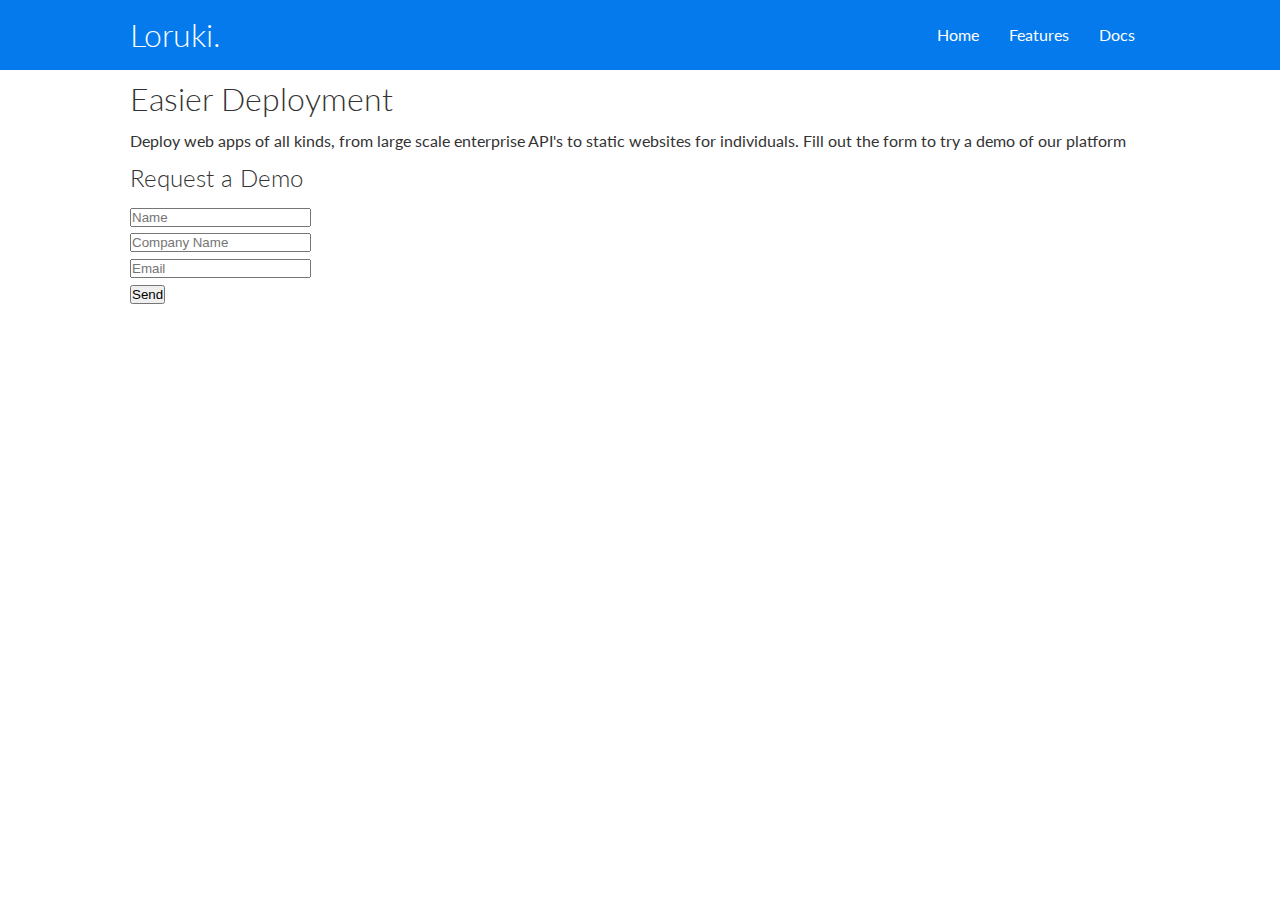
==== index.html @ df4edd18 "adding submit button" ====
<!DOCTYPE html>
<html lang="en">
<head>
    <meta charset="UTF-8">
    <meta name="viewport" content="width=device-width, initial-scale=1.0">
    <link rel="stylesheet" href="https://cdnjs.cloudflare.com/ajax/libs/font-awesome/5.15.1/css/all.min.css" integrity="sha512-+4zCK9k+qNFUR5X+cKL9EIR+ZOhtIloNl9GIKS57V1MyNsYpYcUrUeQc9vNfzsWfV28IaLL3i96P9sdNyeRssA==" crossorigin="anonymous" />
    <link rel="stylesheet" href="css/style.css">
    <title>Loruki | Cloud Hosting For Everyone</title>
</head>
<body>
    <div class="navbar">
        <div class="container flex">
            <h1 class="logo">Loruki.</h1>
            <nav>
                <ul>
                    <li><a href="index.html">Home</a></li>
                    <li><a href="features.html">Features</a></li>
                    <li><a href="docs.html">Docs</a></li>
                </ul>
            </nav>
        </div>
    </div>
    <section class="showcase">
        <div class="container grid">
            <div class="showcase-text">
                <h1>Easier Deployment</h1>
                <p>Deploy web apps of all kinds, from large scale enterprise API's to static websites for individuals. Fill out the form to try a demo of our platform</p>
                <a href="features.html" class="btn btn-outline"></a>
            </div>

            <div class="showcase-form card">
                <h2>Request a Demo</h2>
                <form action="">
                    <div class="form-control">
                        <input type="text" name="name" placeholder="Name" required>
                    </div>
                    <div class="form-control">
                        <input type="text" name="company" placeholder="Company Name" required>
                    </div>
                    <div class="form-control">
                        <input type="text" name="email" placeholder="Email" required>
                    </div>
                    <input type="submit" value="Send" class="btn btn-primary">
                </form>
            </div>
        </div>
    </section>
</body>
</html>
---- css/style.css ----
@import url('https://fonts.googleapis.com/css2?family=Lato:wght@300&display=swap');

*{
    box-sizing: border-box;
    padding: 0;
    margin: 0;
}

body {
    font-family: 'lato', sans-serif;
    color: #333;
    line-height: 1.6;
}

ul {
    list-style-type: none;
}

a {
    text-decoration: none;
    color: #333;
}

h1,h2 {
    font-weight: 300;
    line-height: 1.2;
    margin: 10px 0;
}

p {
    margin: 10px 0;
}

img {
    width: 100%;
}

.navbar{
    background-color: #047aed;
    color: #fff;
    height: 70px;
}
.navbar ul {
    display: flex;
}

.navbar a {
    color: #fff;
    padding: 10px;
    margin: 0 5px;
}
.navbar a:hover {
    border-bottom: 2px #fff solid;
}
.navbar .flex{
    justify-content: space-between;
}

.container {
    max-width: 1100px;
    margin: 0 auto;
    overflow: auto;
    padding: 0 40px;
}  

.flex{
    display: flex;
    justify-content: center;
    align-items: center;
    height: 100%;
}
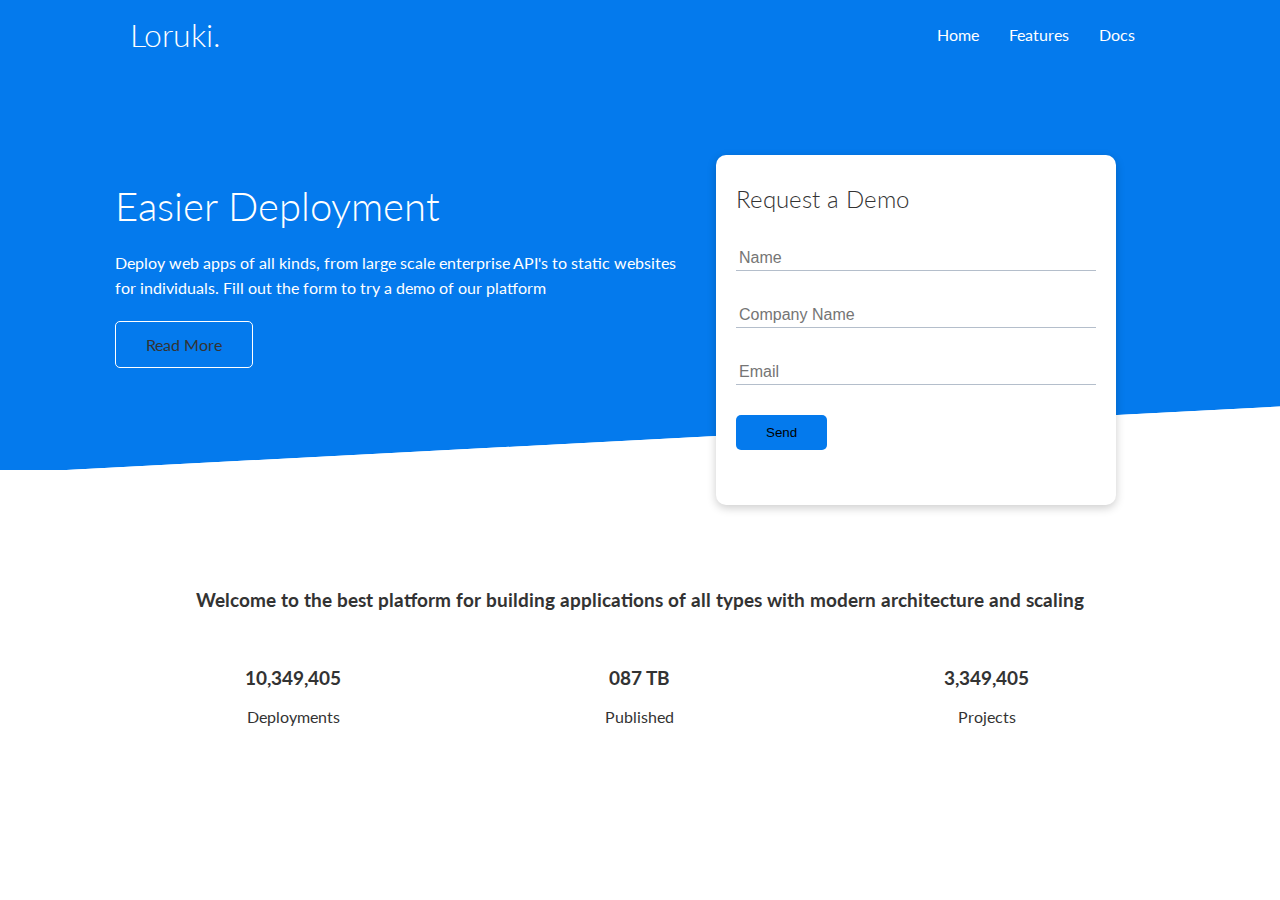
==== commit 11d56817: "icon" ====
--- a/index.html
+++ b/index.html
@@ -25,7 +25,7 @@
             <div class="showcase-text">
                 <h1>Easier Deployment</h1>
                 <p>Deploy web apps of all kinds, from large scale enterprise API's to static websites for individuals. Fill out the form to try a demo of our platform</p>
-                <a href="features.html" class="btn btn-outline"></a>
+                <a href="features.html" class="btn btn-outline">Read More</a>
             </div>
 
             <div class="showcase-form card">
@@ -45,5 +45,29 @@
             </div>
         </div>
     </section>
+    <section class="stats">
+        <div class="container">
+            <h3 class="stats-heading text-center my-1">
+                Welcome to the best platform for building applications of all types with modern architecture and scaling
+            </h3>
+            <div class="grid grid-3 text-center my-4">
+               <div>
+                  <i class="fas fa-server fa-3x"></i>
+                  <h3>10,349,405</h3>
+                  <p class="text-secondary">Deployments</p>
+               </div>
+               <div>
+                <i class="fas fa-upload fa-3x"></i>
+                <h3>087 TB</h3>
+                <p class="text-secondary">Published</p> 
+               </div>
+               <div>
+                <i class="fas fa-project-diagram fa-3x"></i>
+                <h3>3,349,405</h3>
+                <p class="text-secondary">Projects</p>
+               </div> 
+            </div>
+        </div>
+    </section>
 </body>
 </html>--- a/css/style.css
+++ b/css/style.css
@@ -1,4 +1,8 @@
 @import url('https://fonts.googleapis.com/css2?family=Lato:wght@300&display=swap');
+
+:root {
+    --primary-color: #047aed;
+}
 
 *{
     box-sizing: border-box;
@@ -36,7 +40,7 @@
 }
 
 .navbar{
-    background-color: #047aed;
+    background-color: var(--primary-color);
     color: #fff;
     height: 70px;
 }
@@ -56,6 +60,100 @@
     justify-content: space-between;
 }
 
+.showcase {
+    height: 400px;
+    background-color: var(--primary-color);
+    color: #fff;
+    position: relative;
+}
+.showcase h1 {
+    font-size: 40px;
+}
+.showcase p {
+    margin: 20px 0;
+}
+.showcase .grid {
+    overflow: visible;
+    grid-template-columns: 55% 45%;
+    gap: 30px;
+}
+.showcase-form {
+    position: relative;
+    top: 60px;
+    height: 350px;
+    width: 400px;
+    padding: 40px;
+    z-index: 100;
+}
+.showcase-form .form-control {
+    margin: 30px 0;
+
+}
+
+.showcase-form input:focus {
+    outline: none;
+}
+
+
+.showcase-form input[type='text'],
+.showcase-form input[type='email'] {
+  border: 0;
+  border-bottom: 1px solid #b4becb;
+  width: 100%;
+  padding: 3px;
+  font-size: 16px;
+}
+.showcase-form input:focus {
+    outline: none;
+}
+.showcase::before,
+.showcase::after {
+    content: '';
+    position: absolute;
+    height: 100px;
+    bottom: -70px;
+    right: 0;
+    left: 0;
+    background: #fff;
+    transform: skewY(-3deg);
+    -webkit-transform: skewY(-3deg);
+    -moz-transform: skewY(-3deg);
+    -ms-transform: skewY(-3deg);
+}
+/* Static*/
+.stats {
+    padding-top: 100px;
+}
+.card{
+    background-color: #fff;
+    color: #333;
+    border-radius: 10px;
+    box-shadow: 0 3px 10px rgba(0, 0, 0,0.2);
+    padding: 20px;
+    margin: 10px;
+}
+.btn {
+    display: inline-block;
+    padding: 10px 30px;
+    cursor: pointer;
+    background: var(--primary-color);
+    columns: #fff;
+    border: none;
+    border-radius: 5px;
+}
+
+.btn-outline{
+    background-color: transparent;
+    border: 1px #fff solid;
+}
+.btn:hover {
+    transform: scale(0.9);
+}
+
+.text-center {
+    text-align: center;
+}
+
 .container {
     max-width: 1100px;
     margin: 0 auto;
@@ -68,4 +166,34 @@
     justify-content: center;
     align-items: center;
     height: 100%;
+}
+
+.grid {
+    display: grid;
+    grid-template-columns: repeat(2, 1fr);
+    gap: 20px;
+    justify-content: center;
+    align-items: center;
+    height: 100%;
+}
+
+.grid-3 {
+    grid-template-columns: repeat(3, 1fr);
+}
+
+/*Margin*/
+.my-1 {
+    margin: 1rem 0;
+}
+.my-2 {
+    margin: 1.5rem 0;
+}
+.my-3 {
+    margin: 2rem 0;
+}
+.my-4 {
+    margin: 3rem 0;
+}
+.my-5 {
+    margin: 4rem 0;
 }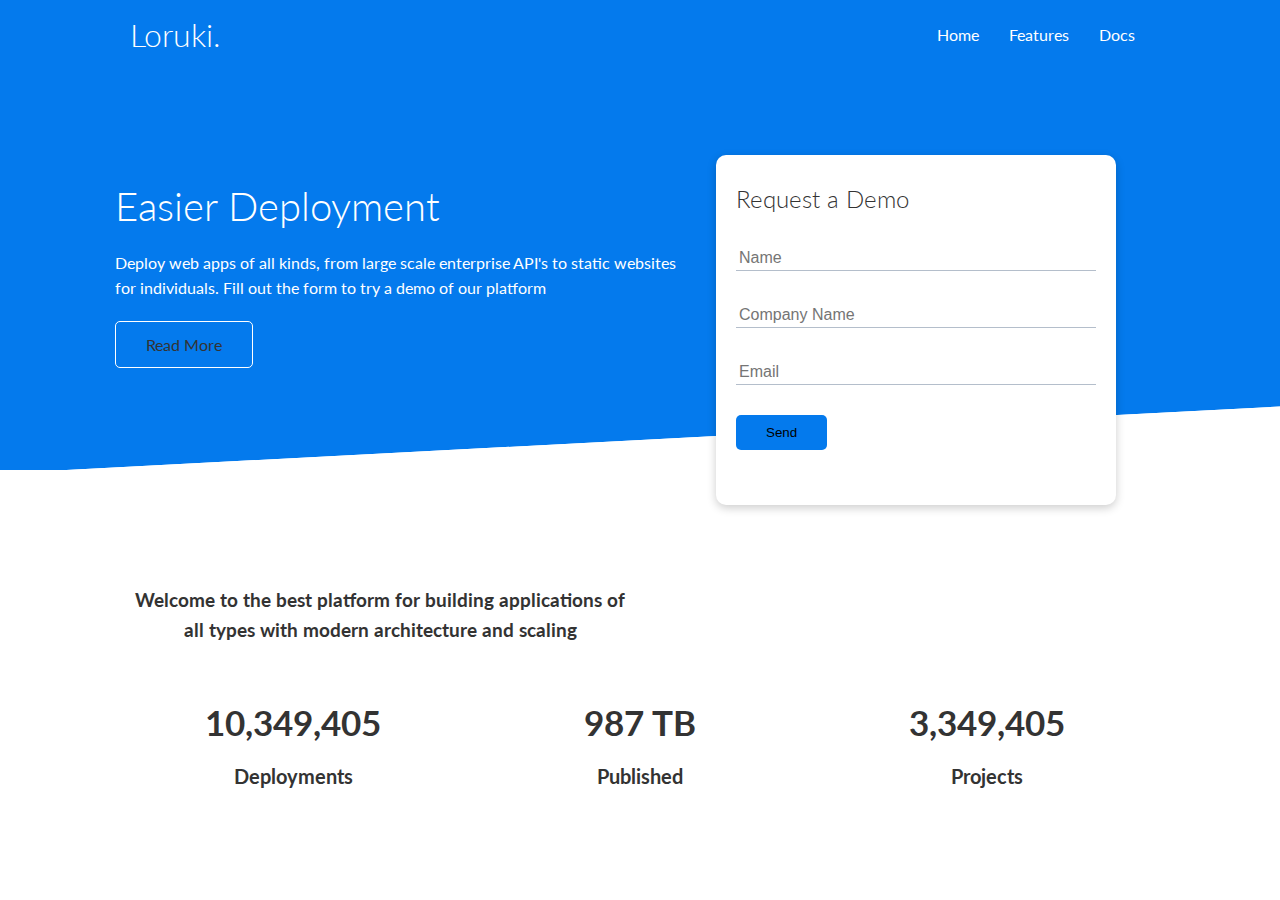
==== commit aca1e2ca: "padding & margin" ====
--- a/index.html
+++ b/index.html
@@ -58,7 +58,7 @@
                </div>
                <div>
                 <i class="fas fa-upload fa-3x"></i>
-                <h3>087 TB</h3>
+                <h3>987 TB</h3>
                 <p class="text-secondary">Published</p> 
                </div>
                <div>
--- a/css/style.css
+++ b/css/style.css
@@ -124,6 +124,18 @@
 .stats {
     padding-top: 100px;
 }
+.stats-heading {
+    max-width: 500px;
+    margin: auto;
+}
+.stats .grid h3{
+    font-size: 35px;
+}
+.stats .grid p{
+    font-size: 20px;
+    font-weight: bold;
+
+}
 .card{
     background-color: #fff;
     color: #333;
@@ -196,4 +208,56 @@
 }
 .my-5 {
     margin: 4rem 0;
+}
+
+
+.m-1 {
+    margin: 1rem ;
+}
+.m-2 {
+    margin: 1.5rem;
+}
+.m-3 {
+    margin: 2rem;
+}
+.m-4 {
+    margin: 3rem;
+}
+.m-5 {
+    margin: 4rem;
+}
+
+/*padding*/
+
+.py-1 {
+    padding: 1rem 0;
+}
+.py-2 {
+    padding: 1.5rem 0;
+}
+.py-3 {
+    padding: 2rem 0;
+}
+.py-4 {
+    padding: 3rem 0;
+}
+.py-5 {
+    padding: 4rem 0;
+}
+
+
+.p-1 {
+    padding: 1rem ;
+}
+.p-2 {
+    padding: 1.5rem;
+}
+.p-3 {
+    padding: 2rem;
+}
+.p-4 {
+    padding: 3rem;
+}
+.p-5 {
+    padding: 4rem;
 }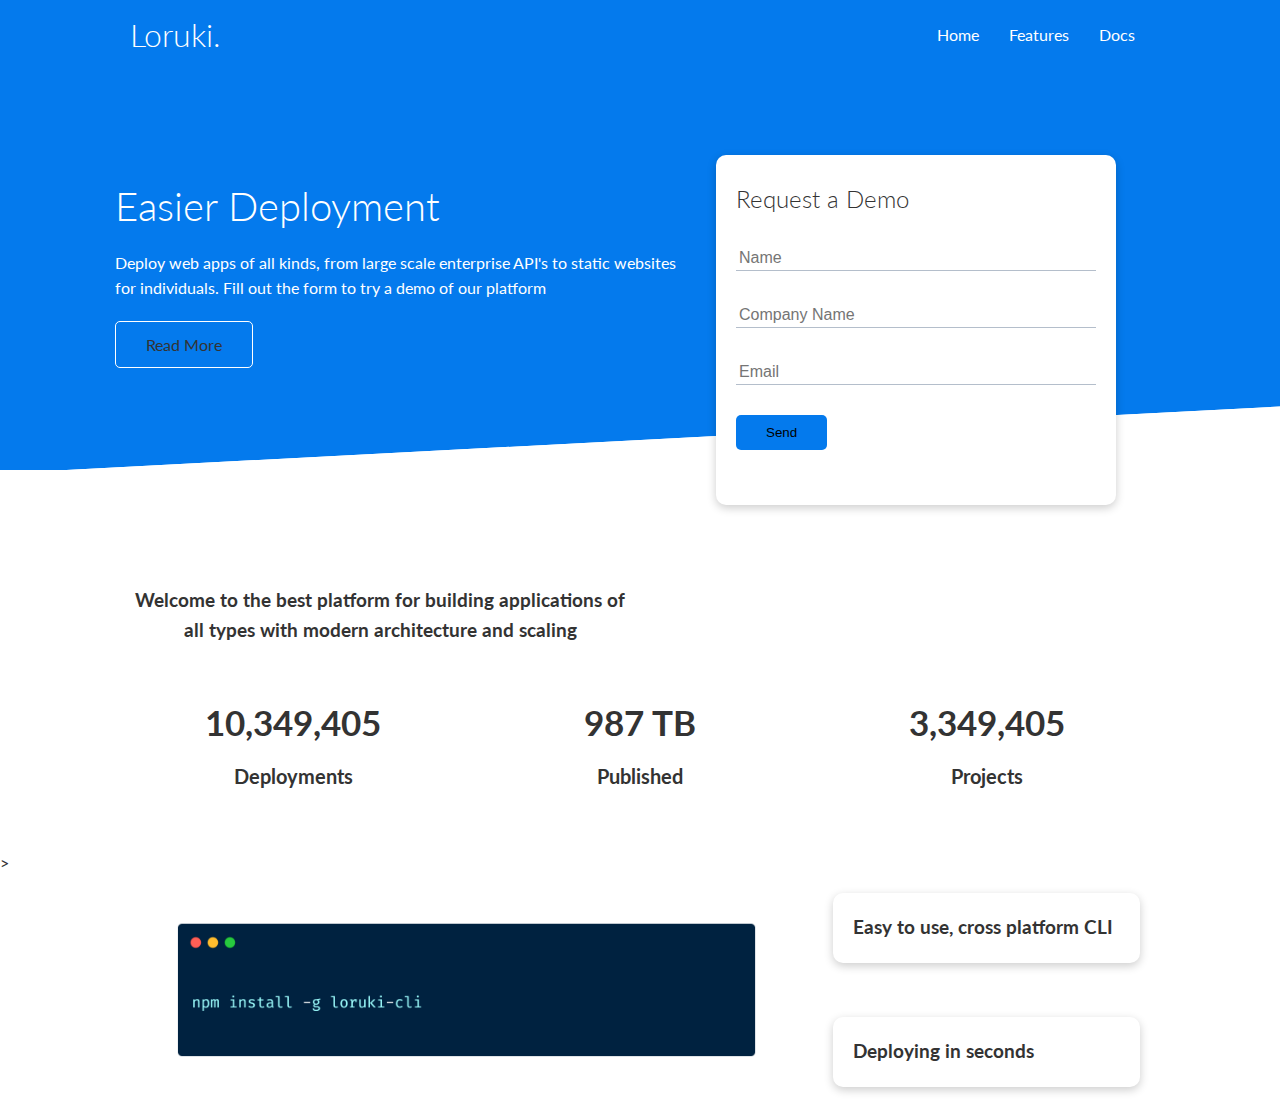
==== commit 45e6005b: "cli section" ====
--- a/index.html
+++ b/index.html
@@ -69,5 +69,19 @@
             </div>
         </div>
     </section>
+
+
+    <!--Cli-->>
+    <section class="cli">
+        <div class="container grid">
+            <img src="images/cli.png" alt="">
+            <div class="card">
+                <h3>Easy to use, cross platform CLI</h3>
+            </div>
+            <div class="card">
+                <h3>Deploying in seconds</h3>
+            </div>
+        </div>
+    </section>
 </body>
 </html>--- a/css/style.css
+++ b/css/style.css
@@ -260,4 +260,15 @@
 }
 .p-5 {
     padding: 4rem;
+}
+
+/*Cli*/
+.cli .grid{
+    grid-template-columns: repeat(3, 1fr);  
+    grid-template-rows: repeat(2, 1fr);
+}
+
+.cli .grid > *:first-child {
+    grid-column: 1 / span 2;
+    grid-row: 1 / span 2;
 }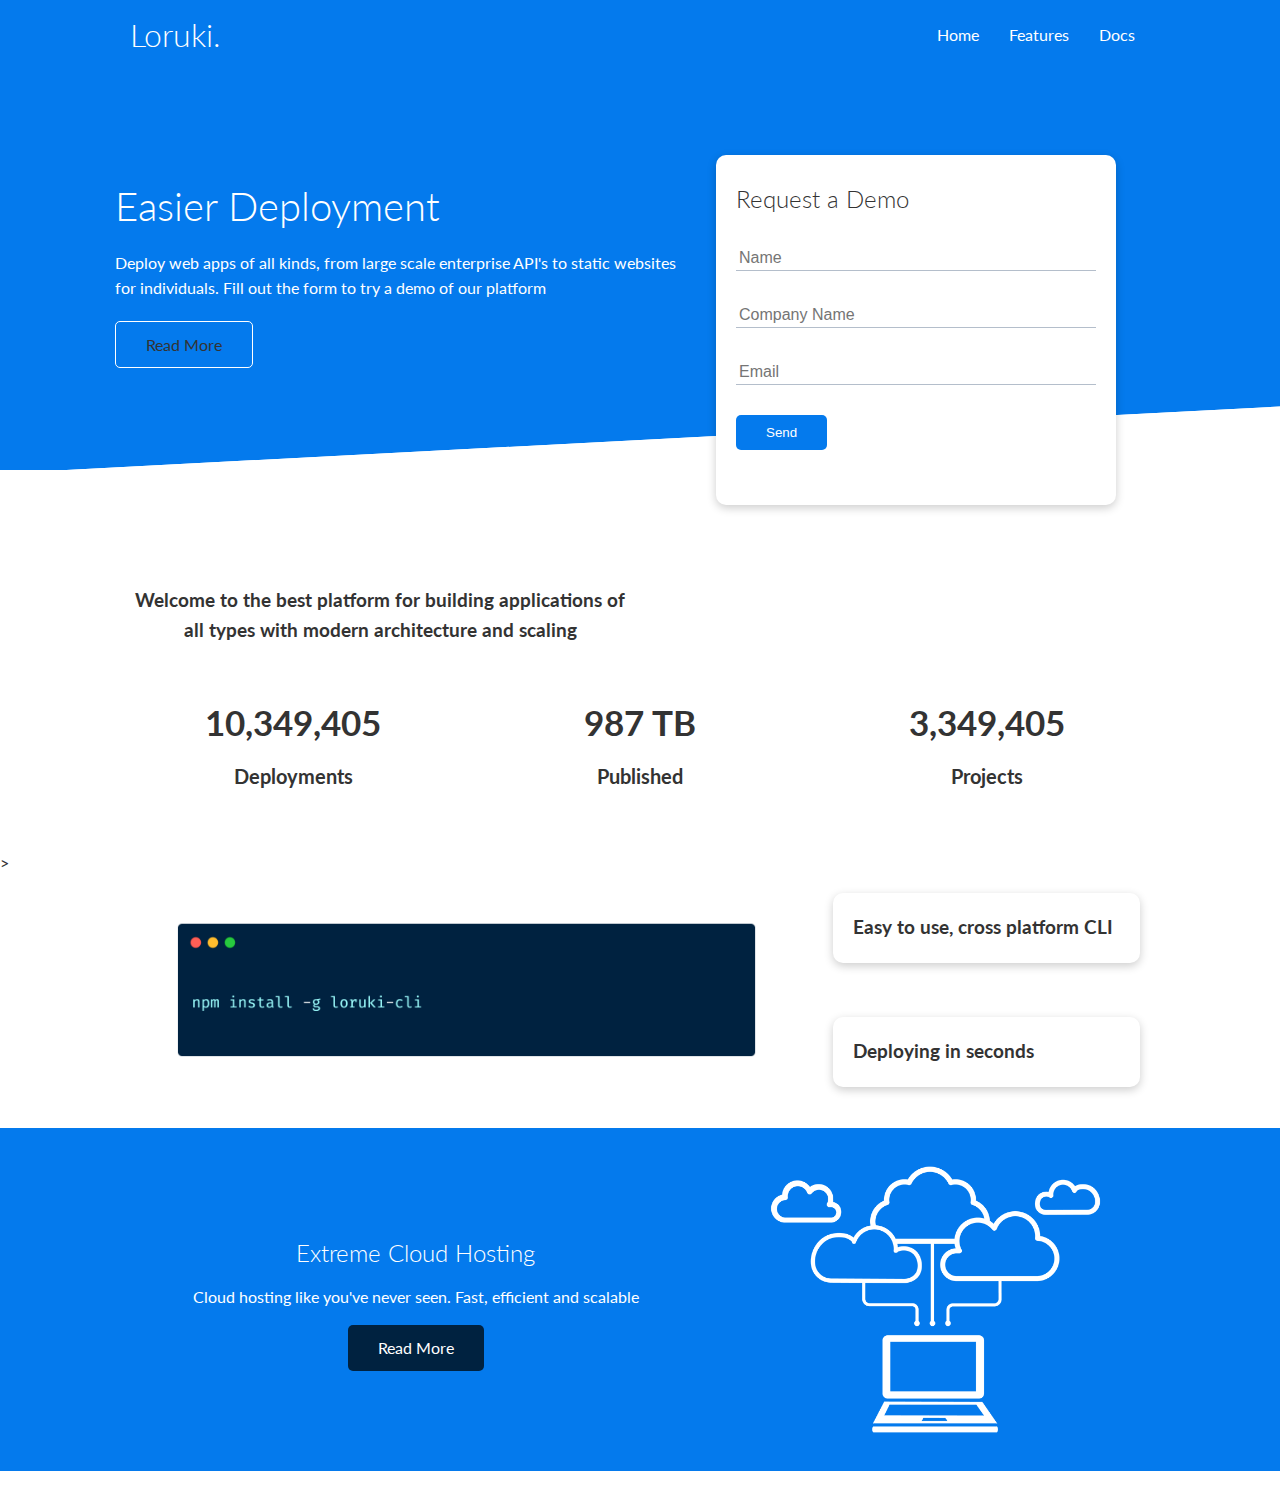
==== commit cfb01916: "background & colored buttons" ====
--- a/index.html
+++ b/index.html
@@ -83,5 +83,17 @@
             </div>
         </div>
     </section>
+
+    <!--Cloud-->
+    <section class="cloud bg-primary my-2 py-2">
+        <div class="container grid">
+           <div class="text-center">
+              <h2 class="lg">Extreme Cloud Hosting</h2> 
+              <p class="lead my-1">Cloud hosting like you've never seen. Fast, efficient and scalable</p>
+              <a href="features.html" class="btn btn-dark">Read More</a>
+           </div> 
+           <img src="images/cloud.png" alt="">
+        </div>
+    </section>
 </body>
 </html>--- a/css/style.css
+++ b/css/style.css
@@ -2,6 +2,9 @@
 
 :root {
     --primary-color: #047aed;
+    --secondary-color: #1c3fa8;
+    --dark-color: #002240;
+    --light-color: #f4f4f4;
 }
 
 *{
@@ -162,6 +165,32 @@
     transform: scale(0.9);
 }
 
+/* Backgrounds & colored buttons */
+.bg-primary,
+.btn-primary {
+  background-color: var(--primary-color);
+  color: #fff;
+}
+
+.bg-secondary,
+.btn-secondary {
+  background-color: var(--secondary-color);
+  color: #fff;
+}
+
+.bg-dark,
+.btn-dark {
+  background-color: var(--dark-color);
+  color: #fff;
+}
+
+.bg-light,
+.btn-light {
+  background-color: var(--light-color);
+  color: #333;
+}
+
+
 .text-center {
     text-align: center;
 }
@@ -271,4 +300,10 @@
 .cli .grid > *:first-child {
     grid-column: 1 / span 2;
     grid-row: 1 / span 2;
+}
+
+/* Cloud */
+.cloud .grid {
+    grid-template-columns: 4fr 3fr;
+
 }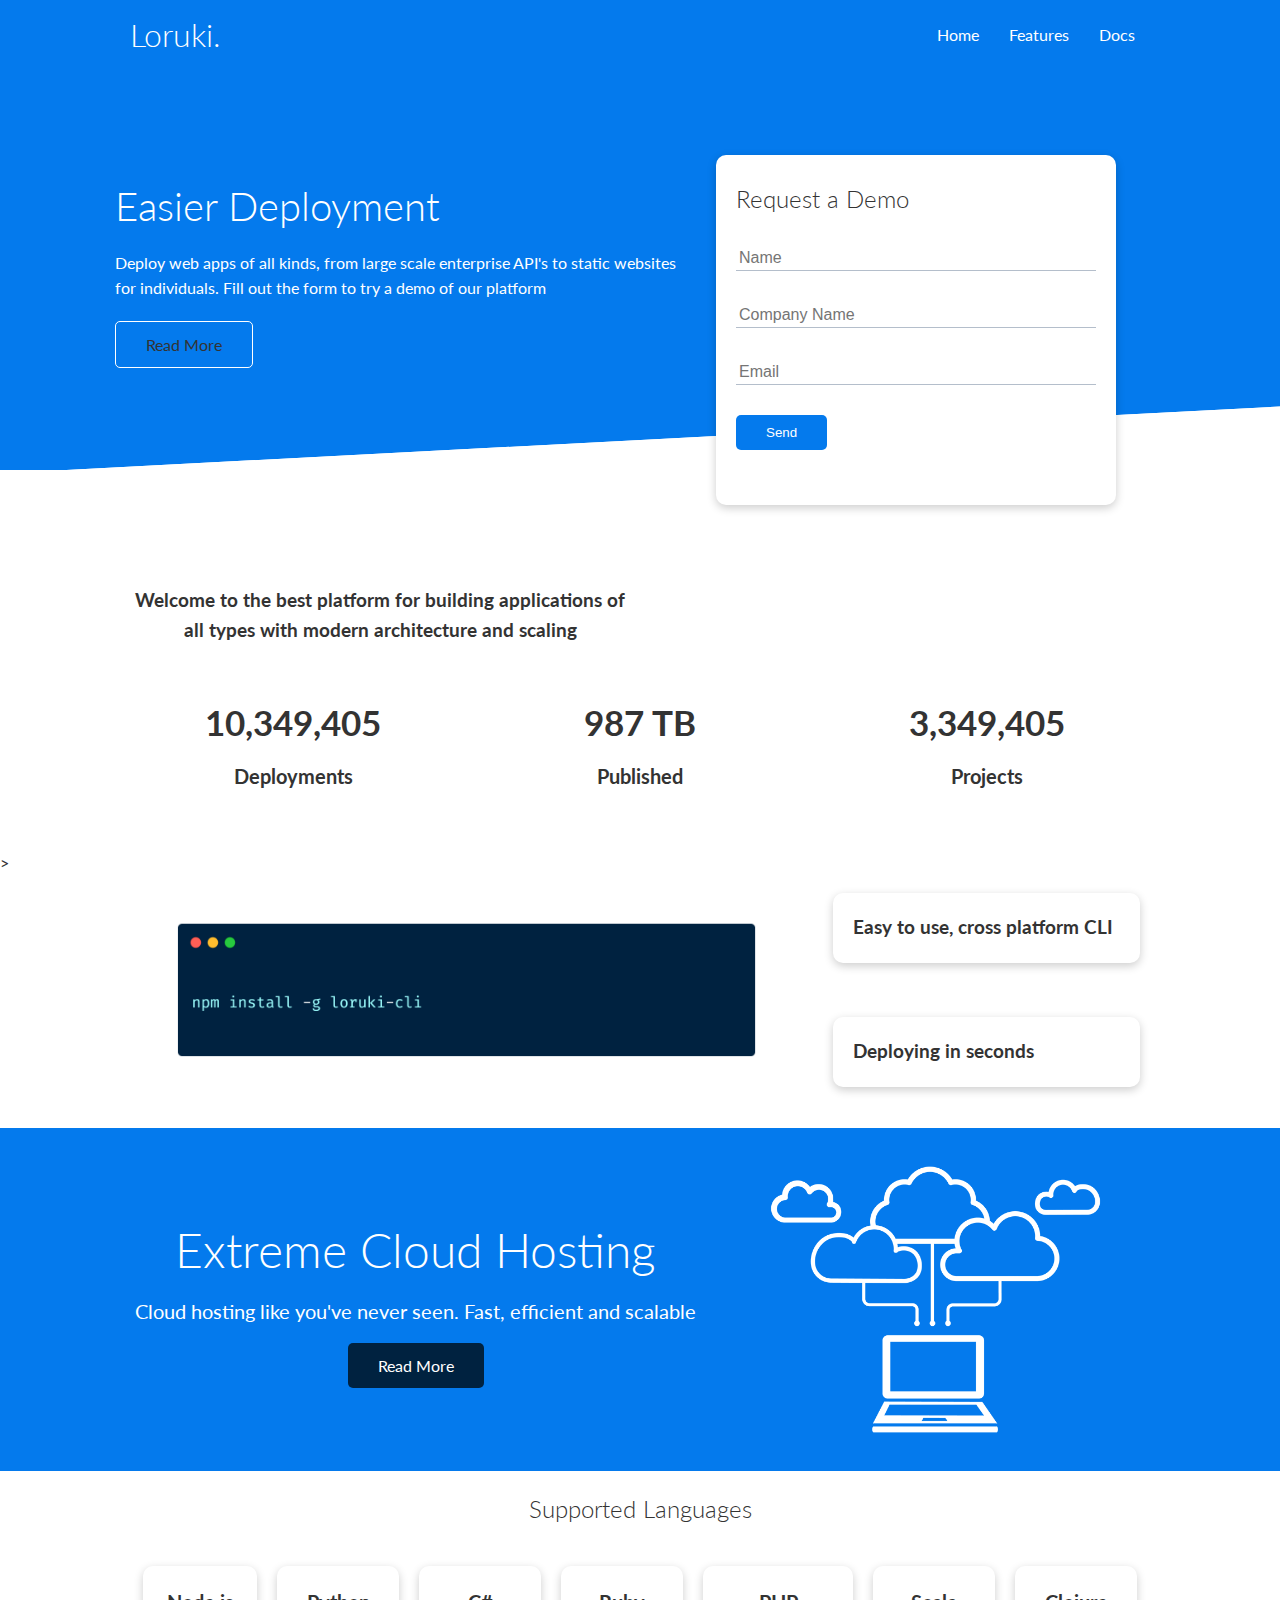
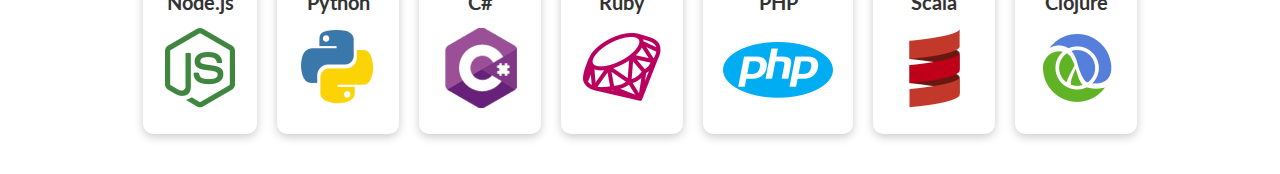
==== commit 30a16011: "languages" ====
--- a/index.html
+++ b/index.html
@@ -95,5 +95,41 @@
            <img src="images/cloud.png" alt="">
         </div>
     </section>
+    <!-- Languages -->
+    <section class="languages">
+        <h2 class="md text-center my-2">
+            Supported Languages
+        </h2>
+        <div class="container flex">
+            <div class="card">
+                <h4>Node.js</h4>
+                <img src="images/logos/node.png" alt="">
+            </div>
+            <div class="card">
+                <h4>Python</h4>
+                <img src="images/logos/python.png" alt="">
+              </div>
+              <div class="card">
+                <h4>C#</h4>
+                <img src="images/logos/csharp.png" alt="">
+              </div>
+              <div class="card">
+                <h4>Ruby</h4>
+                <img src="images/logos/ruby.png" alt="">
+              </div>
+              <div class="card">
+                <h4>PHP</h4>
+                <img src="images/logos/php.png" alt="">
+              </div>
+              <div class="card">
+                <h4>Scala</h4>
+                <img src="images/logos/scala.png" alt="">
+              </div>
+              <div class="card">
+                <h4>Clojure</h4>
+                <img src="images/logos/clojure.png" alt="">
+              </div>
+        </div>
+    </section>
 </body>
 </html>--- a/css/style.css
+++ b/css/style.css
@@ -190,6 +190,19 @@
   color: #333;
 }
 
+/* Text Sizes*/
+.lead {
+    font-size: 20px;
+}
+.sm{
+    font-size: 1rem;
+}
+.lg {
+    font-size: 3rem;
+}
+.xl {
+    font-size: 4rem;
+}
 
 .text-center {
     text-align: center;
@@ -306,4 +319,25 @@
 .cloud .grid {
     grid-template-columns: 4fr 3fr;
 
-}+}
+/* Languages */
+
+.languages .flex {
+    flex-wrap: wrap;
+  }
+  
+  .languages .card {
+    text-align: center;
+    margin: 18px 10px 40px;
+    transition: transform 0.2s ease-in;
+  }
+  
+  .languages .card h4 {
+    font-size: 20px;
+    margin-bottom: 10px;
+  }
+  
+  .languages .card:hover {
+    transform: translateY(-15px);
+  }
+  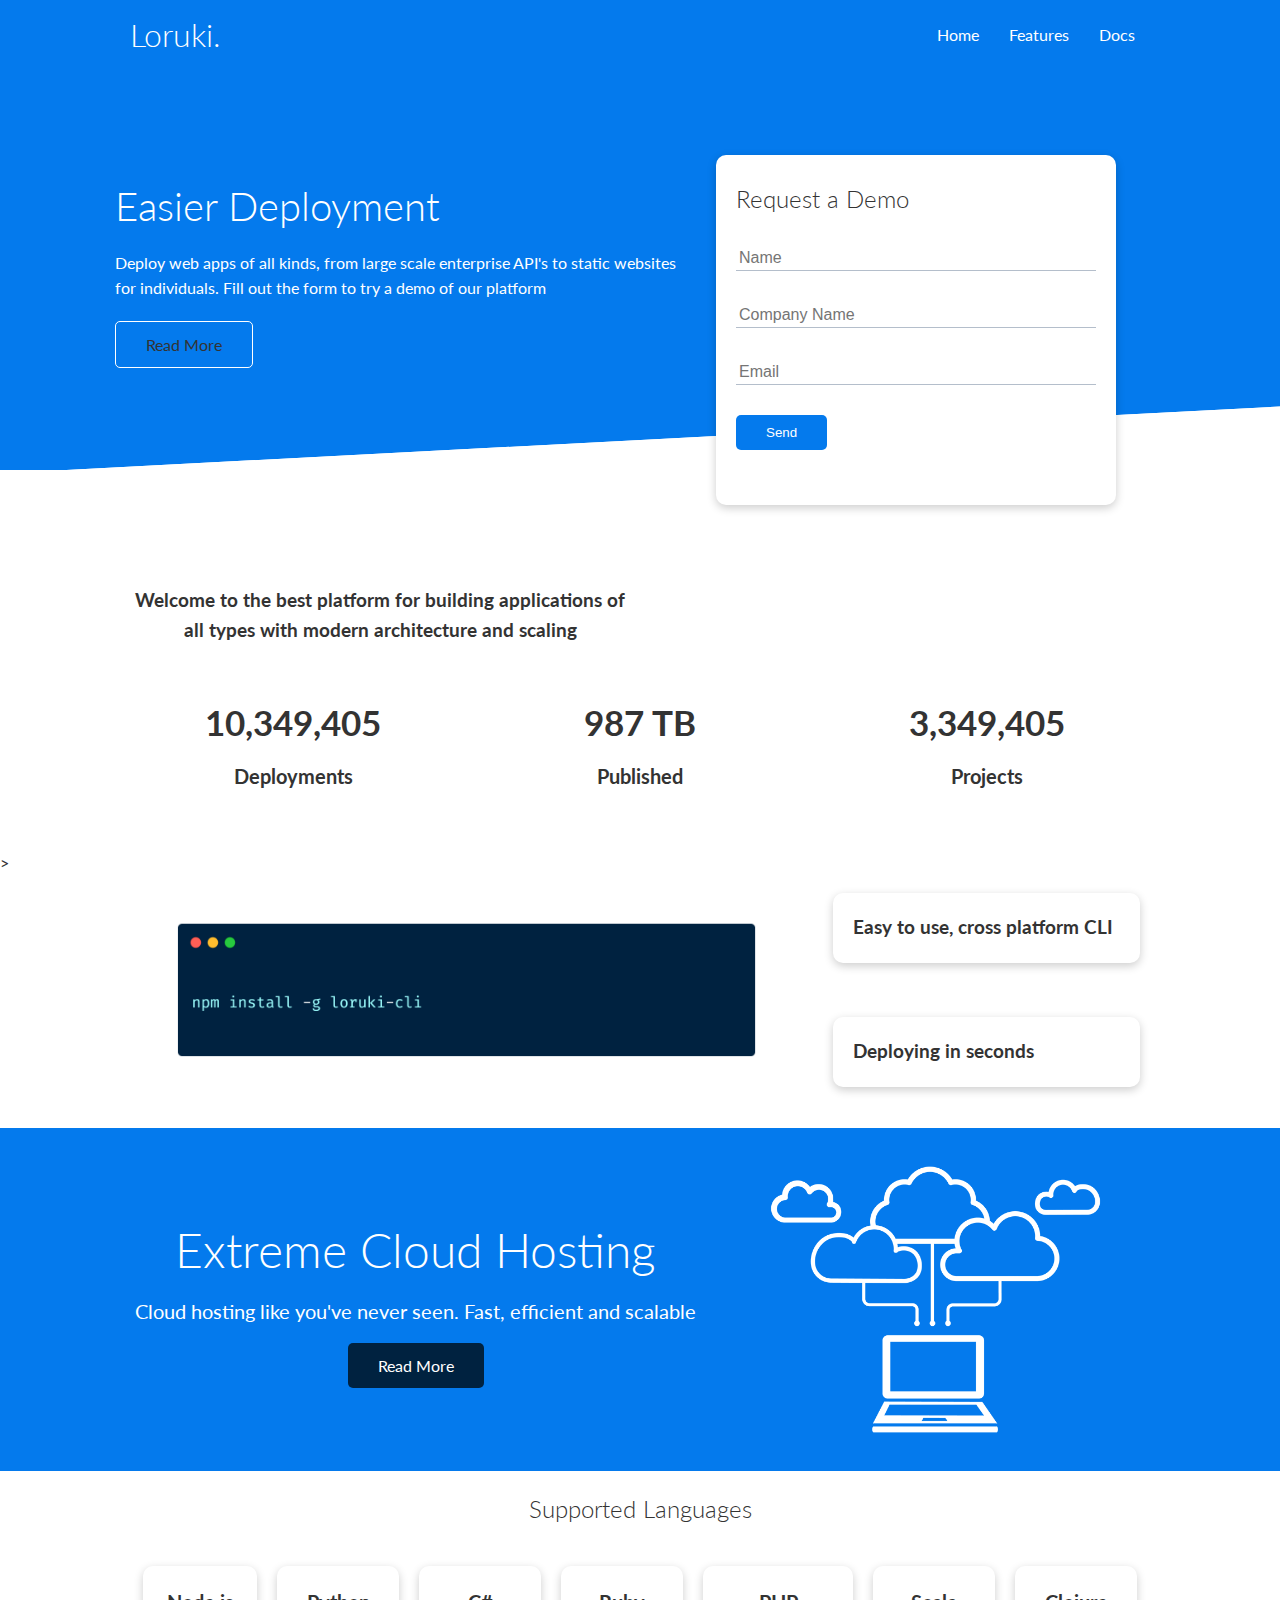
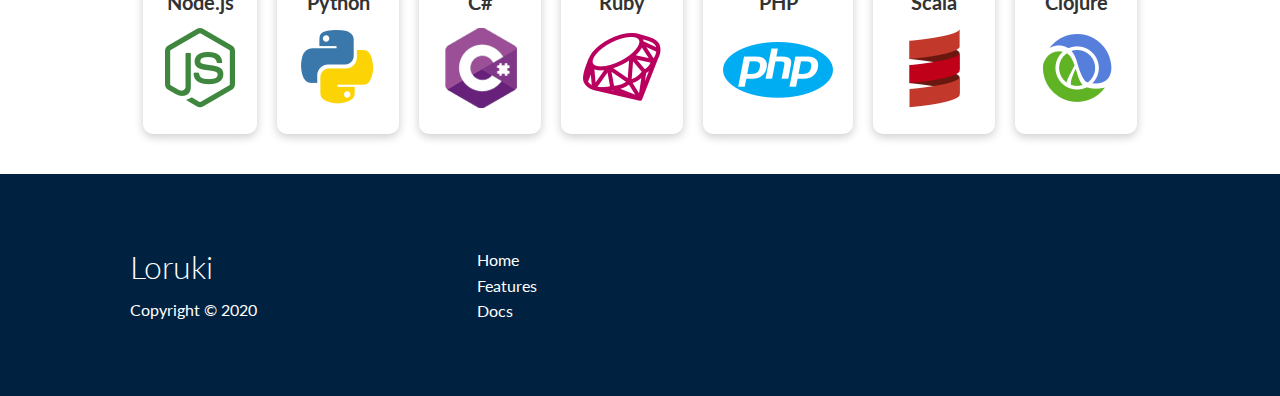
==== commit 44c99354: "footer & media query" ====
--- a/index.html
+++ b/index.html
@@ -131,5 +131,28 @@
               </div>
         </div>
     </section>
+  <!-- Footer -->
+  <footer class="footer bg-dark py-5">
+    <div class="container grid grid-3">
+        <div>
+            <h1>Loruki
+            </h1>
+            <p>Copyright &copy; 2020</p>
+        </div>
+        <nav>
+            <ul>
+                <li><a href="index.html">Home</a></li>
+                <li><a href="features.html">Features</a></li>
+                <li><a href="docs.html">Docs</a></li>
+            </ul>
+        </nav>
+        <div class="social">
+            <a href="#"><i class="fab fa-github fa-2x"></i></a>
+            <a href="#"><i class="fab fa-facebook fa-2x"></i></a>
+            <a href="#"><i class="fab fa-instagram fa-2x"></i></a>
+            <a href="#"><i class="fab fa-twitter fa-2x"></i></a>
+        </div>
+    </div>
+</footer>
 </body>
 </html>--- a/css/style.css
+++ b/css/style.css
@@ -189,6 +189,16 @@
   background-color: var(--light-color);
   color: #333;
 }
+
+.bg-primary a,
+.btn-primary a,
+.bg-secondary a,
+.btn-secondary a,
+.bg-dark a,
+.btn-dark a {
+  color: #fff;
+}
+
 
 /* Text Sizes*/
 .lead {
@@ -340,4 +350,87 @@
   .languages .card:hover {
     transform: translateY(-15px);
   }
-  +  
+/* Features */
+.footer .social a {
+    margin: 0 10px;
+}
+
+
+.features-head img,
+.docs-head img {
+  width: 200px;
+  justify-self: flex-end;
+}
+
+.features-sub-head img {
+  width: 300px;
+  justify-self: flex-end;
+}
+
+.features-main .card > i {
+  margin-right: 20px;
+}
+
+.features-main .grid {
+  padding: 30px;
+}
+
+.features-main .grid > *:first-child {
+  grid-column: 1 / span 3;
+}
+
+.features-main .grid > *:nth-child(2) {
+  grid-column: 1 / span 2;
+}
+
+
+/*Tablets and under*/
+@media (max-width: 768px) {
+    .grid,
+    .showcase .grid,
+    .stats .grid,
+    .cli .grid,
+    .cloud .grid{
+        grid-template-columns: 1fr;
+        grid-template-rows: 1fr;
+    }
+
+    .showcase {
+        height: auto;
+    }
+
+    .showcase-text {
+        text-align: center;
+        margin-top: 40px;
+    }
+
+    .showcase-form {
+        justify-self: center;
+        margin: auto;
+    }
+
+    .cli .grid > *:first-child {
+        grid-column: 1;
+        grid-row: 1;
+    }
+
+}
+
+/* Mobile */
+@media(max-width: 500px) {
+    .navbar {
+        height: 110px;
+    }
+
+    .navbar .flex {
+        flex-direction: column;
+    }
+
+    .navbar ul {
+        padding: 10px;
+        background-color: rgba(0, 0, 0, 0.1);
+    }
+
+}
+
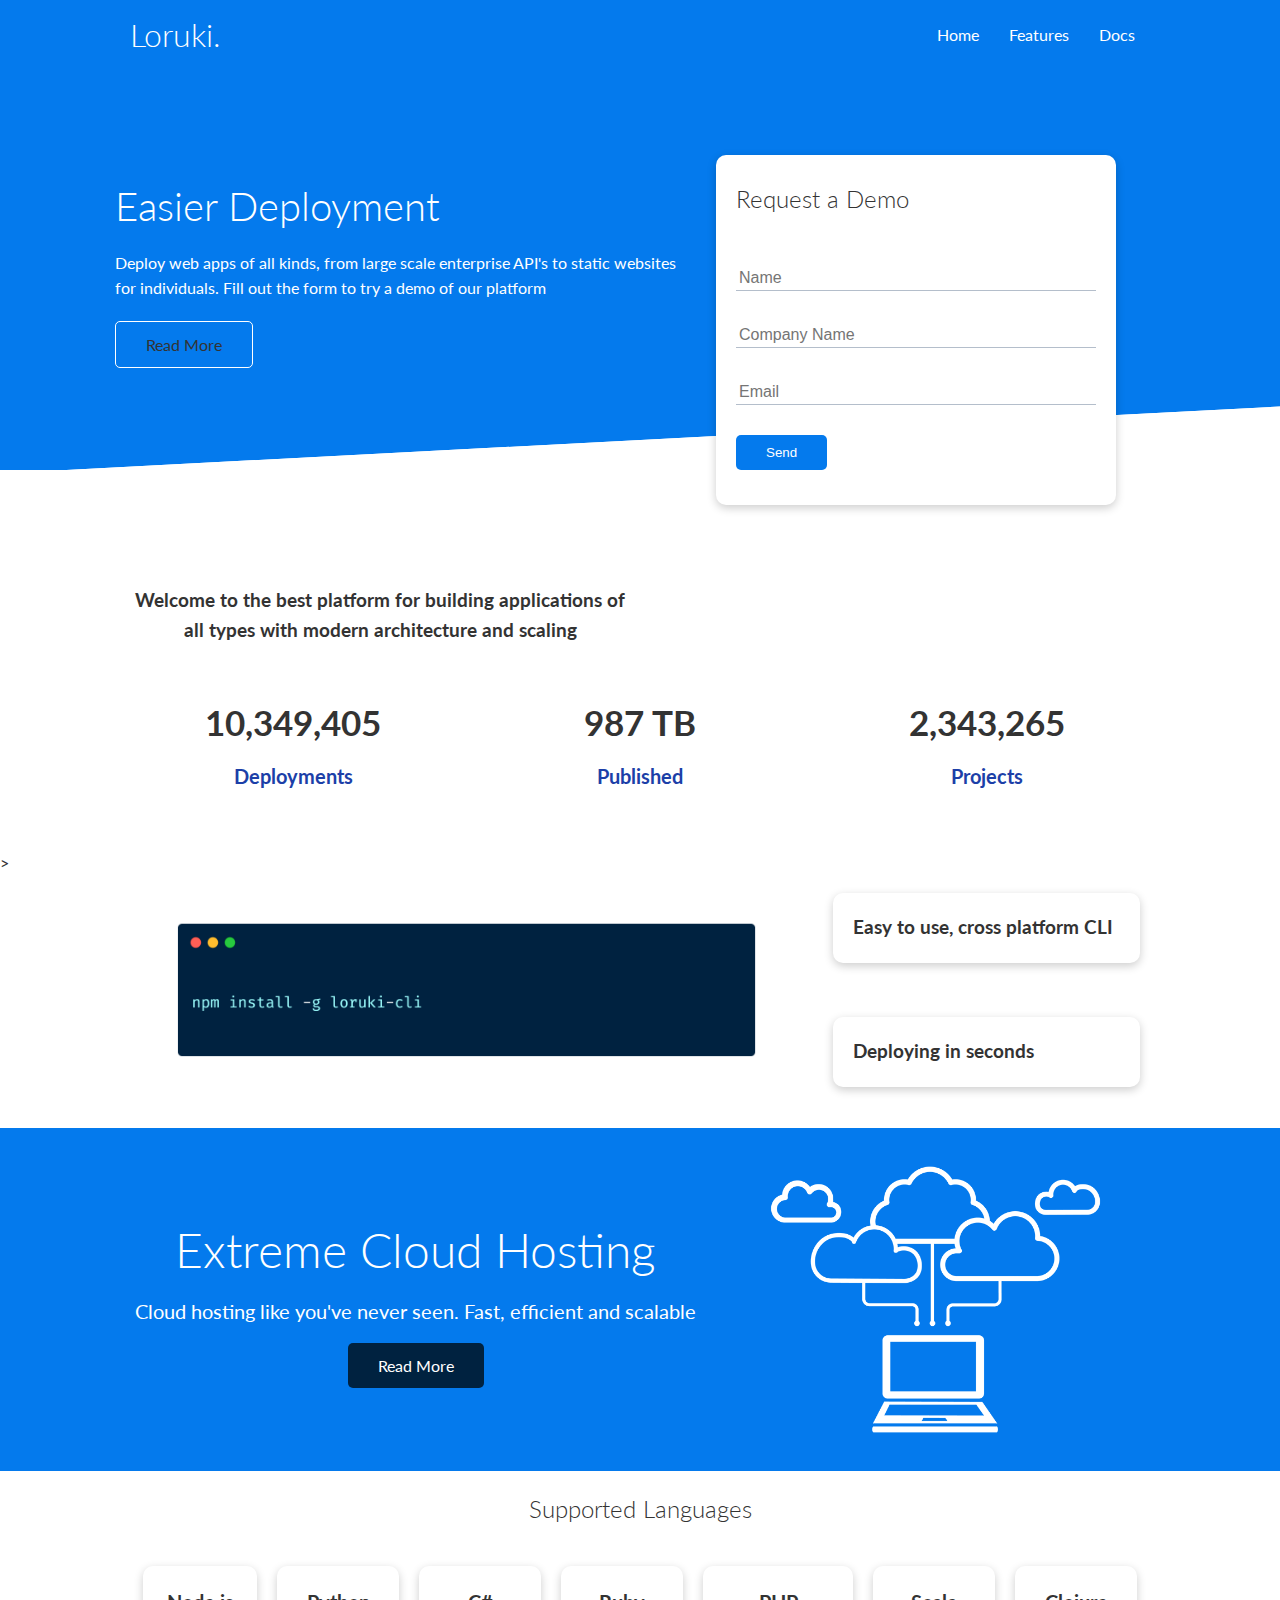
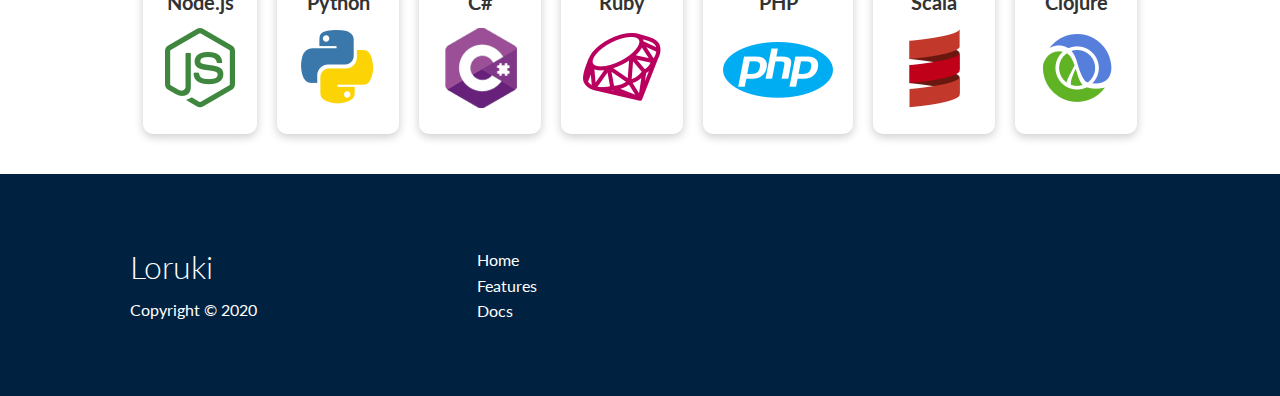
==== commit f4f4b805: "adding animation" ====
--- a/index.html
+++ b/index.html
@@ -30,7 +30,11 @@
 
             <div class="showcase-form card">
                 <h2>Request a Demo</h2>
-                <form action="">
+                <form name="contact" method="POST" netlify-honeypot="bot-field" data-netlify="true">
+                    <input type="hidden" name="form-name" value="contact">
+                    <p class="hidden">
+                        <label>Don’t fill this out if you're human: <input name="bot-field" /></label>
+                      </p>
                     <div class="form-control">
                         <input type="text" name="name" placeholder="Name" required>
                     </div>
@@ -45,29 +49,31 @@
             </div>
         </div>
     </section>
-    <section class="stats">
-        <div class="container">
-            <h3 class="stats-heading text-center my-1">
-                Welcome to the best platform for building applications of all types with modern architecture and scaling
-            </h3>
-            <div class="grid grid-3 text-center my-4">
-               <div>
-                  <i class="fas fa-server fa-3x"></i>
-                  <h3>10,349,405</h3>
-                  <p class="text-secondary">Deployments</p>
-               </div>
-               <div>
+   <!-- Stats -->
+   <section class="stats">
+    <div class="container">
+        <h3 class="stats-heading text-center my-1">
+            Welcome to the best platform for building applications of all types with modern architecture and scaling
+        </h3>
+
+        <div class="grid grid-3 text-center my-4">
+            <div>
+                <i class="fas fa-server fa-3x"></i>
+                <h3>10,349,405</h3>
+                <p class="text-secondary">Deployments</p>
+            </div>
+            <div>
                 <i class="fas fa-upload fa-3x"></i>
                 <h3>987 TB</h3>
-                <p class="text-secondary">Published</p> 
-               </div>
-               <div>
+                <p class="text-secondary">Published</p>
+            </div>
+            <div>
                 <i class="fas fa-project-diagram fa-3x"></i>
-                <h3>3,349,405</h3>
+                <h3>2,343,265</h3>
                 <p class="text-secondary">Projects</p>
-               </div> 
             </div>
         </div>
+    </div>
     </section>
 
 
--- a/css/style.css
+++ b/css/style.css
@@ -5,6 +5,8 @@
     --secondary-color: #1c3fa8;
     --dark-color: #002240;
     --light-color: #f4f4f4;
+    --success-color:#5cb85c;
+    --error-color:#d9534f;
 }
 
 *{
@@ -42,6 +44,18 @@
     width: 100%;
 }
 
+code, pre {
+    background: #333;
+    color: #fff;
+    padding: 10px;
+}
+.hidden {
+    visibility: hidden;
+    height: 0;
+}
+
+
+/*Navbar*/
 .navbar{
     background-color: var(--primary-color);
     color: #fff;
@@ -80,6 +94,10 @@
     grid-template-columns: 55% 45%;
     gap: 30px;
 }
+.showcase-text {
+    animation: slideInFromLeft 1s ease-in;
+}
+
 .showcase-form {
     position: relative;
     top: 60px;
@@ -87,6 +105,7 @@
     width: 400px;
     padding: 40px;
     z-index: 100;
+    animation: slideInFromRight 1s ease-in;
 }
 .showcase-form .form-control {
     margin: 30px 0;
@@ -126,19 +145,23 @@
 /* Static*/
 .stats {
     padding-top: 100px;
-}
+    animation: slideInFromBottom 1s ease-in;
+}
+  
 .stats-heading {
     max-width: 500px;
     margin: auto;
 }
-.stats .grid h3{
+  
+.stats .grid h3 {
     font-size: 35px;
 }
-.stats .grid p{
+  
+.stats .grid p {
     font-size: 20px;
     font-weight: bold;
-
-}
+}
+
 .card{
     background-color: #fff;
     color: #333;
@@ -199,6 +222,23 @@
   color: #fff;
 }
 
+/* Text Colors*/
+.text-primary {
+  color: var(--primary-color);
+}
+
+.text-secondary{
+  color: var(--secondary-color);
+}
+
+.text-dark {
+  color: var(--dark-color);
+}
+
+.text-light{
+  color: var(--light-color);
+}
+
 
 /* Text Sizes*/
 .lead {
@@ -216,6 +256,27 @@
 
 .text-center {
     text-align: center;
+}
+
+/* Alert */
+.alert {
+    background-color: var(--light-color);
+    padding: 10px 20px;
+    font-weight: bold;
+    margin: 15px 0;
+
+}
+.alert i {
+    margin-right: 10px;
+}
+
+.alert-success {
+    background-color: var(--success-color);
+    color: #fff;
+}
+.alert-error {
+    background-color: var(--error-color);
+    color: #fff;
 }
 
 .container {
@@ -351,47 +412,110 @@
     transform: translateY(-15px);
   }
   
-/* Features */
+
+
+/* Feature*/
+
+.features-head img, 
+.docs-head img {
+    width: 200px;
+    justify-self: flex-end;
+}
+
+.features-sub-head img{
+    width: 300px;
+    justify-self: flex-end;
+} 
+.features-main .card > i {
+    margin-right: 20px;
+
+}
+.features-main .grid{
+    padding: 30px;
+}
+.features-main .grid > *:first-child {
+    grid-column: 1 /span 3;
+    
+}
+.features-main .grid > *:nth-child(2) {
+    grid-column: 1/span 2;
+}
+
+/*Docs*/
+.docs-main h3 {
+    margin: 20px 0;
+}
+
+.docs-main .grid {
+    grid-template-columns: 1fr 2fr;
+    align-items: flex-start;
+}
+.docs-main nav li {
+    font-size: 17px;
+    padding-bottom: 5px;
+    margin-bottom: 5px;
+    border-bottom: 1px;
+}
+
+.docs-main a:hover {
+    font-weight: bold;
+}
+
+/* Footer */
 .footer .social a {
     margin: 0 10px;
 }
 
-
-.features-head img,
-.docs-head img {
-  width: 200px;
-  justify-self: flex-end;
-}
-
-.features-sub-head img {
-  width: 300px;
-  justify-self: flex-end;
-}
-
-.features-main .card > i {
-  margin-right: 20px;
-}
-
-.features-main .grid {
-  padding: 30px;
-}
-
-.features-main .grid > *:first-child {
-  grid-column: 1 / span 3;
-}
-
-.features-main .grid > *:nth-child(2) {
-  grid-column: 1 / span 2;
-}
-
-
+/*Animation*/
+@keyframes slideInFromLeft {
+    0% {
+        transform: translateX(-100%);
+    }
+
+    100% {
+        transform: translateX(0);
+    }
+}
+
+@keyframes slideInFromRight {
+    0% {
+        transform: translateX(100%);
+    }
+
+    100% {
+        transform: translateX(0);
+    }
+}
+
+@keyframes slideInFromTop {
+    0% {
+        transform: translateY(-100%);
+    }
+
+    100% {
+        transform: translateX(0);
+    }
+}
+@keyframes slideInFromBottom {
+    0% {
+        transform: translateY(100%);
+    }
+
+    100% {
+        transform: translateX(0);
+    }
+}
 /*Tablets and under*/
+
 @media (max-width: 768px) {
     .grid,
     .showcase .grid,
     .stats .grid,
     .cli .grid,
-    .cloud .grid{
+    .cloud .grid,
+    .features-main .grid,
+    .docs-main .grid
+    {
         grid-template-columns: 1fr;
         grid-template-rows: 1fr;
     }
@@ -414,7 +538,21 @@
         grid-column: 1;
         grid-row: 1;
     }
-
+    .features-head,
+    .features-sub-head,
+    .docs-head {
+        text-align: center;
+    }
+    .features-head img,
+    .features-sub-head  img,
+    .docs-head img{
+        justify-self: center;
+    }
+
+    .features-main .grid > *:first-child,
+    .features-main .grid > *:nth-child(2) {
+        grid-column: 1;
+    }
 }
 
 /* Mobile */
